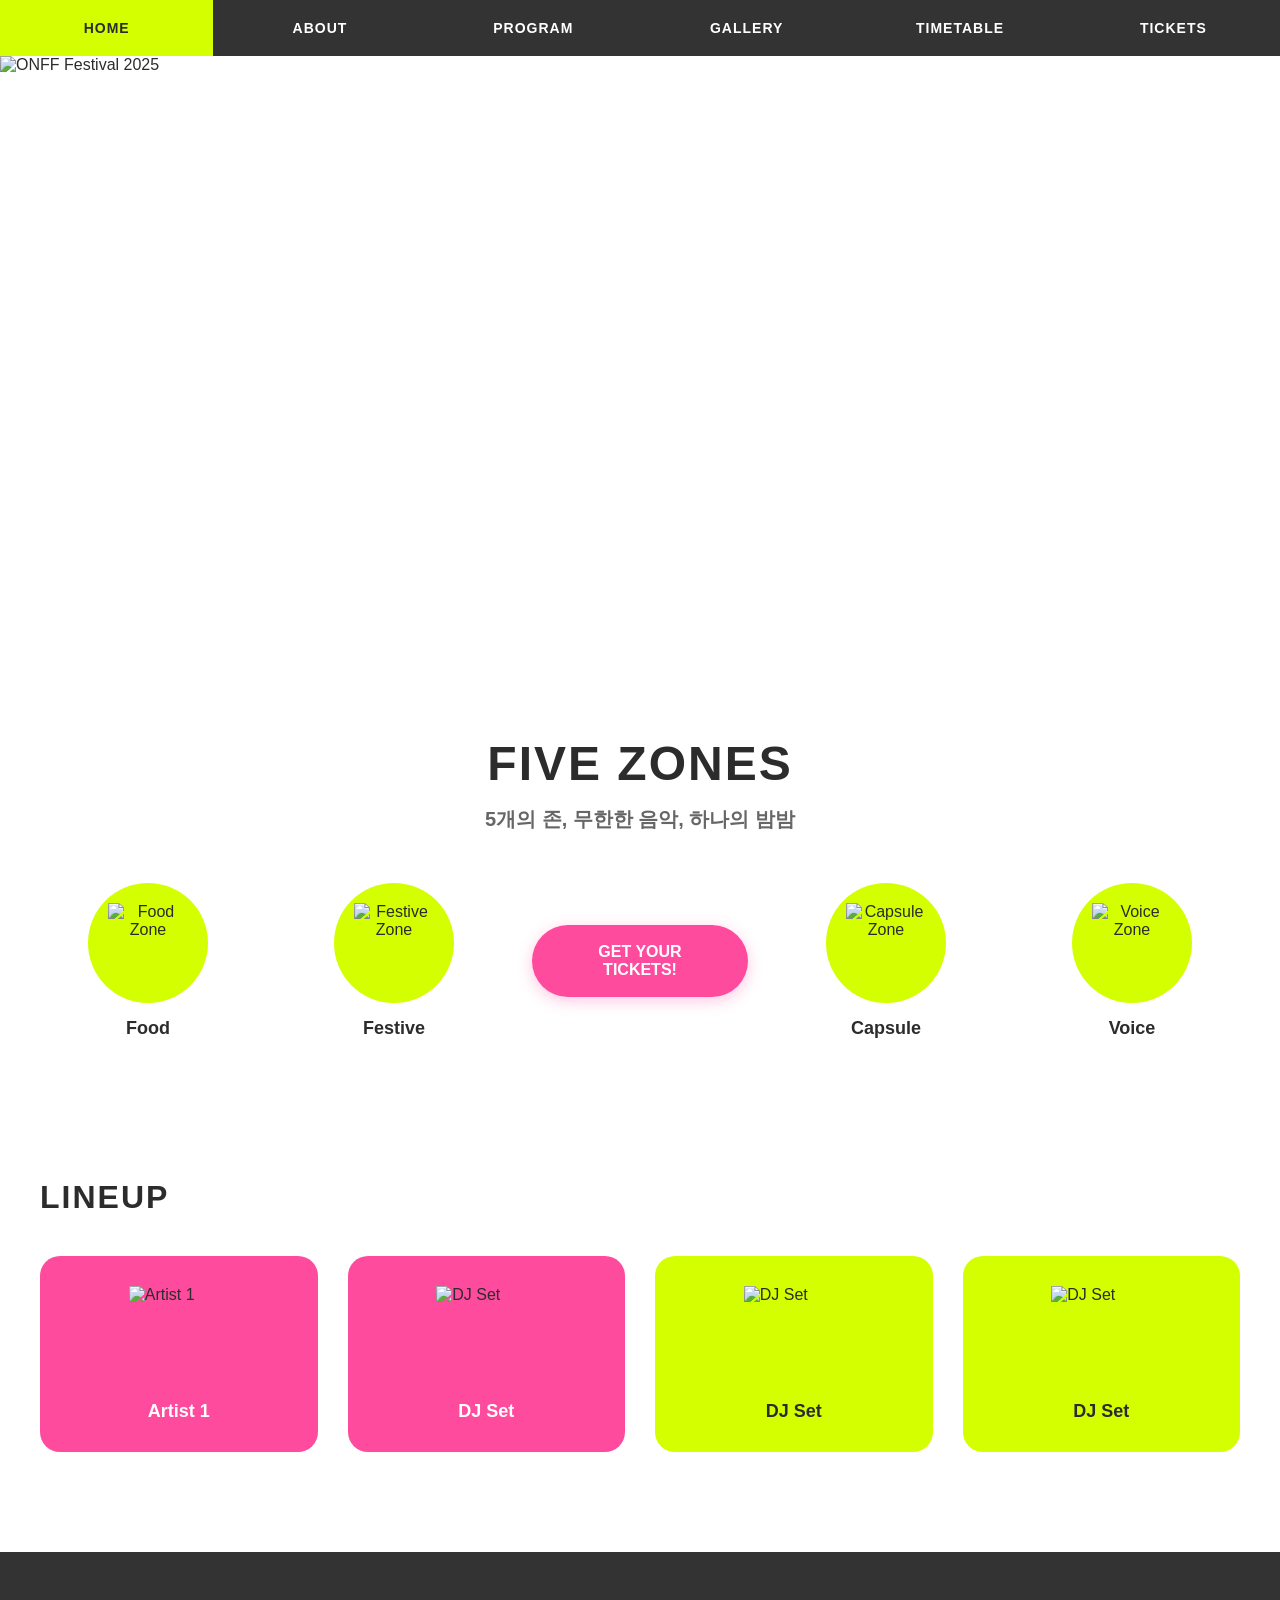
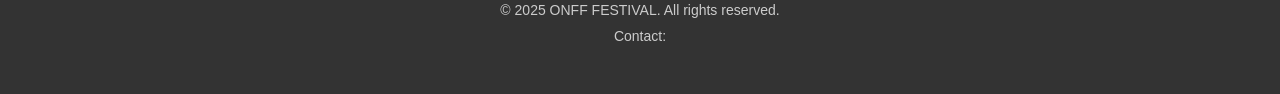
==== index.html @ 3f4d203e "Add files via upload" ====
<!DOCTYPE html>
<html lang="ko">
<head>
    <meta charset="UTF-8">
    <meta name="viewport" content="width=device-width, initial-scale=1.0">
    <title>2025 ONFF FESTIVAL</title>
    <link rel="stylesheet" href="styles.css">
</head>
<body>
    <!-- Navigation Bar -->
    <nav class="navbar">
        <div class="nav-container">
            <ul class="nav-menu">
                <li><a href="index.html" class="nav-link active">HOME</a></li>
                <li><a href="about.html" class="nav-link">ABOUT</a></li>
                <li><a href="lineup.html" class="nav-link">PROGRAM</a></li>
                <li><a href="gallery.html" class="nav-link">GALLERY</a></li>
                <li><a href="timetable.html" class="nav-link">TIMETABLE</a></li>
                <li><a href="tickets.html" class="nav-link">TICKETS</a></li>
            </ul>
        </div>
    </nav>

    <!-- Hero Section with Big Illustration -->
    <section class="hero-new">
        <div class="hero-background">
            <img src="images/main-hero.png" alt="ONFF Festival 2025" class="hero-main-image">
        </div>
    </section>

    <!-- Five Zones Section -->
    <section class="five-zones">
        <div class="zones-container">
            <h2 class="zones-title">FIVE ZONES</h2>
            <p class="zones-subtitle">5개의 존, 무한한 음악, 하나의 밤밤</p>
            
            <div class="zones-grid">
                <div class="zone-item">
                    <div class="zone-icon">
                        <img src="images/zone-food.png" alt="Food Zone" class="zone-img">
                    </div>
                    <p class="zone-label">Food</p>
                </div>

                <div class="zone-item">
                    <div class="zone-icon">
                        <img src="images/zone-festive.png" alt="Festive Zone" class="zone-img">
                    </div>
                    <p class="zone-label">Festive</p>
                </div>

                <div class="zone-cta">
                    <a href="tickets.html" class="zone-button">GET YOUR TICKETS!</a>
                </div>

                <div class="zone-item">
                    <div class="zone-icon">
                        <img src="images/zone-capsule.png" alt="Capsule Zone" class="zone-img">
                    </div>
                    <p class="zone-label">Capsule</p>
                </div>

                <div class="zone-item">
                    <div class="zone-icon">
                        <img src="images/zone-voice.png" alt="Voice Zone" class="zone-img">
                    </div>
                    <p class="zone-label">Voice</p>
                </div>
            </div>
        </div>
    </section>

    <!-- Lineup Section -->
    <section class="lineup">
        <div class="lineup-container">
            <h2 class="lineup-title">LINEUP</h2>
            <div class="lineup-grid">
                <div class="lineup-card pink">
                    <div class="card-icon">
                        <img src="images/artist1.png" alt="Artist 1" class="lineup-img">
                    </div>
                    <p class="card-label">Artist 1</p>
                </div>
                
                <div class="lineup-card pink">
                    <div class="card-icon">
                        <img src="images/djset1.png" alt="DJ Set" class="lineup-img">
                    </div>
                    <p class="card-label">DJ Set</p>
                </div>
                
                <div class="lineup-card lime">
                    <div class="card-icon">
                        <img src="images/djset2.png" alt="DJ Set" class="lineup-img">
                    </div>
                    <p class="card-label">DJ Set</p>
                </div>
                
                <div class="lineup-card lime">
                    <div class="card-icon">
                        <img src="images/djset3.png" alt="DJ Set" class="lineup-img">
                    </div>
                    <p class="card-label">DJ Set</p>
                </div>
            </div>
        </div>
    </section>

    <footer class="footer">
        <div class="footer-content">
            <p>&copy; 2025 ONFF FESTIVAL. All rights reserved.</p>
            <p>Contact: <a href="/cdn-cgi/l/email-protection" class="__cf_email__" data-cfemail="afc6c1c9c0efc0c1c9c982c9cad
---- styles.css ----
* {
    margin: 0;
    padding: 0;
    box-sizing: border-box;
}

:root {
    --lime-green: #D4FF00;
    --hot-pink: #FF4B9E;
    --dark-bg: #3a3a3a;
    --black: #2c2c2c;
    --white: #ffffff;
    --gray: #f8f8f8;
    --nav-dark: #333333;
}

body {
    font-family: 'Arial', sans-serif;
    background-color: #ebebeb;
    color: var(--black);
}

/* Navigation Bar */
.navbar {
    background-color: var(--nav-dark);
    padding: 0;
    position: sticky;
    top: 0;
    z-index: 1000;
}

.nav-container {
    max-width: 1400px;
    margin: 0 auto;
}

.nav-menu {
    display: flex;
    list-style: none;
    justify-content: center;
    gap: 0;
}

.nav-menu li {
    flex: 1;
    text-align: center;
}

.nav-link {
    display: block;
    color: var(--white);
    text-decoration: none;
    padding: 20px 30px;
    font-weight: 600;
    font-size: 14px;
    letter-spacing: 1px;
    transition: all 0.3s ease;
    background-color: var(--nav-dark);
}

.nav-link:hover {
    background-color: var(--dark-bg);
}

.nav-link.active {
    background-color: var(--lime-green);
    color: var(--black);
}

/* Hero Section */
.hero {
    background-color: var(--white);
    padding: 80px 40px;
}

/* New Hero Section with Big Illustration */
.hero-new {
    width: 100%;
    min-height: 600px;
    background-color: var(--white);
    position: relative;
    overflow: hidden;
}

.hero-background {
    width: 100%;
    height: 100%;
    display: flex;
    align-items: center;
    justify-content: center;
}

.hero-main-image {
    width: 100%;
    height: auto;
    max-height: 800px;
    object-fit: cover;
    display: block;
}

/* Five Zones Section */
.five-zones {
    background-color: var(--white);
    padding: 80px 40px;
}

.zones-container {
    max-width: 1200px;
    margin: 0 auto;
    text-align: center;
}

.zones-title {
    font-size: 48px;
    font-weight: 900;
    color: var(--black);
    margin-bottom: 15px;
    text-transform: uppercase;
    letter-spacing: 2px;
}

.zones-subtitle {
    font-size: 20px;
    color: #666;
    margin-bottom: 50px;
    font-weight: 600;
}

.zones-grid {
    display: grid;
    grid-template-columns: repeat(5, 1fr);
    gap: 30px;
    align-items: center;
}

.zone-item {
    display: flex;
    flex-direction: column;
    align-items: center;
    gap: 15px;
}

.zone-icon {
    width: 120px;
    height: 120px;
    background-color: var(--lime-green);
    border-radius: 50%;
    display: flex;
    align-items: center;
    justify-content: center;
    padding: 20px;
    transition: transform 0.3s ease;
}

.zone-icon:hover {
    transform: scale(1.1);
}

.zone-img {
    width: 100%;
    height: 100%;
    object-fit: contain;
}

.zone-label {
    font-size: 18px;
    font-weight: 700;
    color: var(--black);
    text-transform: capitalize;
}

.zone-cta {
    display: flex;
    align-items: center;
    justify-content: center;
}

.zone-button {
    background-color: var(--hot-pink);
    color: var(--white);
    padding: 18px 35px;
    border-radius: 50px;
    font-size: 16px;
    font-weight: 800;
    text-transform: uppercase;
    text-decoration: none;
    transition: all 0.3s ease;
    box-shadow: 0 4px 15px rgba(255, 75, 158, 0.3);
}

.zone-button:hover {
    background-color: #ff3388;
    transform: translateY(-3px);
    box-shadow: 0 6px 20px rgba(255, 75, 158, 0.4);
}

.hero-container {
    max-width: 1400px;
    margin: 0 auto;
    display: grid;
    grid-template-columns: 1fr 1fr;
    gap: 60px;
    align-items: start;
}

.hero-content {
    padding-right: 40px;
}

.hero-title {
    font-size: 72px;
    font-weight: 900;
    color: var(--lime-green);
    line-height: 1.1;
    margin-bottom: 30px;
    text-transform: uppercase;
    letter-spacing: -2px;
}

.hero-description {
    font-size: 16px;
    line-height: 1.8;
    color: #888;
    max-width: 500px;
}

.hero-poster {
    display: flex;
    flex-direction: column;
    gap: 20px;
}

.poster-card {
    background-color: var(--hot-pink);
    border-radius: 20px;
    padding: 40px;
    display: flex;
    flex-direction: column;
    align-items: center;
    gap: 20px;
}

.poster-image {
    width: 150px;
    height: 150px;
    display: flex;
    align-items: center;
    justify-content: center;
}

.poster-img {
    width: 100%;
    height: 100%;
    object-fit: contain;
}

.poster-text {
    text-align: center;
    color: var(--white);
}

.poster-date {
    font-size: 16px;
    line-height: 1.6;
    font-weight: 600;
}

.ticket-button {
    background-color: var(--hot-pink);
    color: var(--white);
    border: none;
    padding: 18px 40px;
    border-radius: 50px;
    font-size: 14px;
    font-weight: 700;
    cursor: pointer;
    transition: all 0.3s ease;
    text-transform: uppercase;
    letter-spacing: 0.5px;
    box-shadow: 0 4px 15px rgba(255, 75, 158, 0.3);
}

.ticket-button:hover {
    background-color: #ff3388;
    transform: translateY(-2px);
    box-shadow: 0 6px 20px rgba(255, 75, 158, 0.4);
}

/* Lineup Section */
.lineup {
    background-color: var(--white);
    padding: 60px 40px 100px;
}

.lineup-container {
    max-width: 1400px;
    margin: 0 auto;
}

.lineup-title {
    font-size: 32px;
    font-weight: 900;
    color: var(--black);
    margin-bottom: 40px;
    text-transform: uppercase;
    letter-spacing: 2px;
}

.lineup-grid {
    display: grid;
    grid-template-columns: repeat(4, 1fr);
    gap: 30px;
}

.lineup-card {
    border-radius: 20px;
    padding: 30px 25px;
    display: flex;
    flex-direction: column;
    align-items: center;
    gap: 15px;
    transition: transform 0.3s ease;
    cursor: pointer;
}

.lineup-card:hover {
    transform: translateY(-10px);
}

.lineup-card.pink {
    background-color: var(--hot-pink);
}

.lineup-card.lime {
    background-color: var(--lime-green);
}

.card-icon {
    width: 100px;
    height: 100px;
    display: flex;
    align-items: center;
    justify-content: center;
    overflow: hidden;
}

.lineup-img {
    width: 100%;
    height: 100%;
    object-fit: contain;
}

.card-label {
    font-size: 18px;
    font-weight: 700;
    text-transform: capitalize;
}

.lineup-card.pink .card-label {
    color: var(--white);
}

.lineup-card.lime .card-label {
    color: var(--black);
}

/* Responsive Design */
@media (max-width: 1024px) {
    .hero-container {
        grid-template-columns: 1fr;
        gap: 40px;
    }
    
    .hero-content {
        padding-right: 0;
    }
    
    .lineup-grid {
        grid-template-columns: repeat(2, 1fr);
    }

    .zones-grid {
        grid-template-columns: repeat(3, 1fr);
        gap: 40px 20px;
    }

    .zone-cta {
        grid-column: 1 / -1;
    }

    .ticket-grid {
        grid-template-columns: repeat(2, 1fr);
    }

    .gallery-grid {
        grid-template-columns: repeat(2, 1fr);
    }
}

@media (max-width: 768px) {
    .nav-menu {
        flex-wrap: wrap;
    }
    
    .nav-link {
        padding: 15px 15px;
        font-size: 11px;
    }
    
    .hero-title {
        font-size: 48px;
    }

    .hero-main-image {
        max-height: 400px;
    }

    .zones-title {
        font-size: 36px;
    }

    .zones-subtitle {
        font-size: 16px;
    }

    .zones-grid {
        grid-template-columns: repeat(2, 1fr);
        gap: 30px;
    }

    .zone-icon {
        width: 100px;
        height: 100px;
    }

    .zone-cta {
        grid-column: 1 / -1;
    }
    
    .lineup-grid {
        grid-template-columns: 1fr;
    }

    .ticket-grid {
        grid-template-columns: 1fr;
    }

    .gallery-grid {
        grid-template-columns: 1fr;
    }

    .info-grid {
        grid-template-columns: 1fr;
    }
}

@media (max-width: 480px) {
    .hero {
        padding: 40px 20px;
    }
    
    .lineup {
        padding: 40px 20px;
    }
    
    .hero-title {
        font-size: 36px;
    }

    .hero-main-image {
        max-height: 300px;
    }

    .five-zones {
        padding: 40px 20px;
    }

    .zones-title {
        font-size: 28px;
    }

    .zones-grid {
        grid-template-columns: 1fr;
    }

    .zone-icon {
        width: 80px;
        height: 80px;
    }

    .content-section {
        padding: 40px 20px;
    }
}

/* Content Pages Styles */
.content-section {
    background-color: var(--white);
    padding: 80px 40px;
    min-height: calc(100vh - 200px);
}

.content-container {
    max-width: 1200px;
    margin: 0 auto;
}

.page-title {
    font-size: 56px;
    font-weight: 900;
    color: var(--lime-green);
    text-align: center;
    margin-bottom: 60px;
    text-transform: uppercase;
    letter-spacing: 2px;
}

/* About Page */
.about-content {
    display: flex;
    flex-direction: column;
    gap: 30px;
}

.about-box {
    background-color: #f8f8f8;
    padding: 40px;
    border-radius: 20px;
}

.about-box.pink-box {
    background-color: var(--hot-pink);
    color: var(--white);
}

.about-box.lime-box {
    background-color: var(--lime-green);
    color: var(--black);
}

.section-subtitle {
    font-size: 28px;
    font-weight: 800;
    margin-bottom: 20px;
    text-transform: uppercase;
}

.section-text {
    font-size: 16px;
    line-height: 1.8;
}

.about-vision {
    margin-top: 40px;
    text-align: center;
    padding: 60px 40px;
    background: linear-gradient(135deg, var(--lime-green), var(--hot-pink));
    border-radius: 20px;
    color: var(--white);
}

/* Lineup Page */
.lineup-schedule {
    margin-top: 40px;
}

.schedule-title {
    font-size: 32px;
    font-weight: 800;
    color: var(--black);
    margin: 60px 0 30px 0;
    padding-bottom: 15px;
    border-bottom: 3px solid var(--lime-green);
}

.artist-detail {
    display: grid;
    grid-template-columns: 200px 1fr;
    gap: 40px;
    margin-bottom: 40px;
    padding: 30px;
    border-radius: 20px;
    background-color: #f8f8f8;
}

.artist-detail.pink-detail {
    border-left: 5px solid var(--hot-pink);
}

.artist-detail.lime-detail {
    border-left: 5px solid var(--lime-green);
}

.artist-image-placeholder {
    width: 200px;
    height: 200px;
    background-color: #e0e0e0;
    border-radius: 15px;
    display: flex;
    align-items: center;
    justify-content: center;
    overflow: hidden;
}

.artist-img {
    width: 100%;
    height: 100%;
    object-fit: cover;
}

.artist-name {
    font-size: 28px;
    font-weight: 900;
    color: var(--black);
    margin-bottom: 10px;
}

.artist-type {
    font-size: 14px;
    font-weight: 700;
    color: var(--hot-pink);
    margin-bottom: 5px;
    text-transform: uppercase;
}

.artist-time {
    font-size: 16px;
    font-weight: 600;
    color: #666;
    margin-bottom: 15px;
}

.artist-description {
    font-size: 15px;
    line-height: 1.7;
    color: #555;
}

.workshop-section {
    margin-top: 80px;
    padding: 40px;
    background-color: #f8f8f8;
    border-radius: 20px;
}

.workshop-grid {
    display: grid;
    grid-template-columns: repeat(2, 1fr);
    gap: 20px;
    margin-top: 30px;
}

.workshop-card {
    background-color: var(--white);
    padding: 25px;
    border-radius: 15px;
    border: 2px solid var(--lime-green);
}

.workshop-card h4 {
    font-size: 18px;
    font-weight: 800;
    color: var(--black);
    margin-bottom: 10px;
}

.workshop-time {
    font-size: 14px;
    color: var(--hot-pink);
    font-weight: 600;
    margin-bottom: 10px;
}

.workshop-card p {
    font-size: 14px;
    line-height: 1.6;
    color: #666;
}

/* Tickets Page */
.tickets-intro {
    text-align: center;
    margin-bottom: 60px;
}

.intro-text {
    font-size: 18px;
    line-height: 1.8;
    color: #666;
    max-width: 800px;
    margin: 0 auto;
}

.ticket-grid {
    display: grid;
    grid-template-columns: repeat(2, 1fr);
    gap: 30px;
    margin-bottom: 60px;
}

.ticket-card {
    background-color: #f8f8f8;
    border-radius: 20px;
    padding: 40px;
    position: relative;
    transition: transform 0.3s ease, box-shadow 0.3s ease;
}

.ticket-card:hover {
    transform: translateY(-10px);
    box-shadow: 0 10px 30px rgba(0,0,0,0.1);
}

.ticket-card.lime-ticket {
    border: 3px solid var(--lime-green);
}

.ticket-card.pink-ticket {
    border: 3px solid var(--hot-pink);
}

.ticket-card.premium-ticket {
    background: linear-gradient(135deg, #fff, #f0f0f0);
    border: 3px solid var(--lime-green);
}

.ticket-card.vip-ticket {
    background: linear-gradient(135deg, #2c2c2c, #1a1a1a);
    color: var(--white);
    border: 3px solid var(--hot-pink);
}

.ticket-badge {
    position: absolute;
    top: 20px;
    right: 20px;
    background-color: var(--lime-green);
    color: var(--black);
    padding: 8px 20px;
    border-radius: 20px;
    font-weight: 800;
    font-size: 12px;
}

.ticket-badge.vip-badge {
    background-color: var(--hot-pink);
    color: var(--white);
}

.ticket-header {
    margin-bottom: 20px;
}

.ticket-name {
    font-size: 28px;
    font-weight: 900;
    margin-bottom: 5px;
}

.ticket-date {
    font-size: 14px;
    color: #888;
    font-weight: 600;
}

.vip-ticket .ticket-date {
    color: #ccc;
}

.ticket-price {
    margin-bottom: 25px;
    padding-bottom: 25px;
    border-bottom: 2px solid #ddd;
}

.vip-ticket .ticket-price {
    border-bottom: 2px solid #444;
}

.price-original {
    display: block;
    font-size: 18px;
    color: #999;
    text-decoration: line-through;
    margin-bottom: 5px;
}

.price-amount {
    font-size: 36px;
    font-weight: 900;
    color: var(--hot-pink);
}

.vip-ticket .price-amount {
    color: var(--lime-green);
}

.ticket-features {
    list-style: none;
    padding: 0;
    margin-bottom: 30px;
}

.ticket-features li {
    padding: 10px 0;
    font-size: 15px;
    color: #555;
}

.vip-ticket .ticket-features li {
    color: #ddd;
}

.buy-ticket-btn {
    width: 100%;
    padding: 18px;
    background-color: var(--lime-green);
    color: var(--black);
    border: none;
    border-radius: 50px;
    font-size: 16px;
    font-weight: 800;
    cursor: pointer;
    transition: all 0.3s ease;
    text-transform: uppercase;
}

.buy-ticket-btn:hover {
    background-color: #b8e600;
    transform: scale(1.05);
}

.buy-ticket-btn.premium-btn {
    background-color: var(--hot-pink);
    color: var(--white);
}

.buy-ticket-btn.premium-btn:hover {
    background-color: #ff3388;
}

.buy-ticket-btn.vip-btn {
    background-color: var(--hot-pink);
    color: var(--white);
}

.buy-ticket-btn.vip-btn:hover {
    background-color: var(--lime-green);
    color: var(--black);
}

.ticket-info {
    margin-top: 80px;
}

.info-grid {
    display: grid;
    grid-template-columns: repeat(2, 1fr);
    gap: 30px;
    margin-top: 30px;
}

.info-box {
    background-color: #f8f8f8;
    padding: 30px;
    border-radius: 15px;
}

.info-box h4 {
    font-size: 20px;
    font-weight: 800;
    color: var(--black);
    margin-bottom: 15px;
}

.info-box p {
    font-size: 15px;
    line-height: 1.7;
    color: #666;
}

.notice-section {
    margin-top: 60px;
    background-color: #fff8e6;
    padding: 40px;
    border-radius: 15px;
    border-left: 5px solid var(--lime-green);
}

.notice-section h3 {
    font-size: 22px;
    font-weight: 800;
    color: var(--black);
    margin-bottom: 20px;
}

.notice-list {
    list-style: none;
    padding: 0;
}

.notice-list li {
    padding: 10px 0;
    padding-left: 25px;
    position: relative;
    font-size: 14px;
    line-height: 1.7;
    color: #555;
}

.notice-list li:before {
    content: "•";
    position: absolute;
    left: 0;
    color: var(--hot-pink);
    font-size: 20px;
}

/* Gallery Page */
.gallery-intro {
    text-align: center;
    margin-bottom: 60px;
}

.gallery-section-title {
    margin: 60px 0 30px 0;
}

.gallery-section-title h2 {
    font-size: 32px;
    font-weight: 900;
    color: var(--black);
    text-align: center;
    padding-bottom: 15px;
    border-bottom: 3px solid var(--lime-green);
}

.gallery-grid {
    display: grid;
    grid-template-columns: repeat(4, 1fr);
    gap: 20px;
    margin-bottom: 60px;
}

.gallery-item {
    position: relative;
    border-radius: 15px;
    overflow: hidden;
    aspect-ratio: 1;
}

.gallery-item.pink-bg {
    background-color: var(--hot-pink);
}

.gallery-item.lime-bg {
    background-color: var(--lime-green);
}

.gallery-placeholder {
    width: 100%;
    height: 100%;
    position: relative;
    display: flex;
    align-items: center;
    justify-content: center;
    background-color: #e0e0e0;
}

.gallery-img {
    width: 100%;
    height: 100%;
    object-fit: cover;
}

.gallery-overlay {
    position: absolute;
    bottom: 0;
    left: 0;
    right: 0;
    background: linear-gradient(transparent, rgba(0,0,0,0.8));
    padding: 20px;
    opacity: 0;
    transition: opacity 0.3s ease;
}

.gallery-item:hover .gallery-overlay {
    opacity: 1;
}

.gallery-caption {
    color: var(--white);
    font-size: 14px;
    font-weight: 600;
    text-align: center;
}

.video-section {
    margin: 80px 0;
    text-align: center;
}

.video-placeholder {
    background-color: #f8f8f8;
    border-radius: 20px;
    padding: 80px 40px;
    margin-top: 30px;
    border: 3px dashed #ddd;
}

.video-text {
    font-size: 18px;
    line-height: 1.8;
    color: #666;
}

.social-section {
    margin-top: 80px;
    text-align: center;
    padding: 60px 40px;
    background: linear-gradient(135deg, var(--lime-green), var(--hot-pink));
    border-radius: 20px;
    color: var(--white);
}

.social-text {
    font-size: 18px;
    line-height: 1.8;
    margin: 30px 0;
}

.social-links {
    display: flex;
    gap: 20px;
    justify-content: center;
    margin-top: 30px;
}

.social-btn {
    padding: 15px 40px;
    background-color: var(--white);
    color: var(--black);
    text-decoration: none;
    border-radius: 50px;
    font-weight: 800;
    font-size: 16px;
    transition: all 0.3s ease;
}

.social-btn:hover {
    background-color: var(--black);
    color: var(--white);
    transform: scale(1.05);
}

/* Footer */
.footer {
    background-color: var(--nav-dark);
    color: var(--white);
    padding: 40px 20px;
    text-align: center;
}

.footer-content {
    max-width: 1200px;
    margin: 0 auto;
}

.footer-content p {
    margin: 10px 0;
    font-size: 14px;
    color: #ccc;
}

/* Timetable Page */
.timetable-intro {
    text-align: center;
    margin-bottom: 60px;
}

.timetable-day {
    margin-bottom: 80px;
}

.day-title {
    font-size: 36px;
    font-weight: 900;
    color: var(--black);
    margin-bottom: 40px;
    padding-bottom: 15px;
    border-bottom: 4px solid var(--lime-green);
}

.time-schedule {
    display: flex;
    flex-direction: column;
    gap: 20px;
}

.time-block {
    display: grid;
    grid-template-columns: 200px 1fr;
    gap: 30px;
    background-color: #f8f8f8;
    padding: 25px;
    border-radius: 15px;
    transition: transform 0.3s ease;
}

.time-block:hover {
    transform: translateX(10px);
}

.time-label {
    font-size: 18px;
    font-weight: 800;
    padding: 15px 20px;
    border-radius: 10px;
    text-align: center;
    display: flex;
    align-items: center;
    justify-content: center;
}

.lime-time {
    background-color: var(--lime-green);
    color: var(--black);
}

.pink-time {
    background-color: var(--hot-pink);
    color: var(--white);
}

.time-content h3 {
    font-size: 22px;
    font-weight: 800;
    color: var(--black);
    margin-bottom: 10px;
}

.time-content p {
    font-size: 15px;
    line-height: 1.7;
    color: #666;
    margin: 5px 0;
}

.time-content strong {
    color: var(--black);
}

.highlight-event {
    background: linear-gradient(135deg, rgba(212, 255, 0, 0.1), rgba(255, 75, 158, 0.1));
    padding: 15px;
    border-radius: 10px;
    margin: -15px;
}

.highlight-event h3 {
    color: var(--hot-pink);
}

.timetable-notice {
    background-color: #fff8e6;
    padding: 40px;
    border-radius: 15px;
    border-left: 5px solid var(--lime-green);
    margin-top: 60px;
}

.timetable-notice h3 {
    font-size: 22px;
    font-weight: 800;
    color: var(--black);
    margin-bottom: 20px;
}

.timetable-notice ul {
    list-style: none;
    padding: 0;
}

.timetable-notice li {
    padding: 10px 0;
    padding-left: 25px;
    position: relative;
    font-size: 15px;
    line-height: 1.7;
    color: #555;
}

.timetable-notice li:before {
    content: "•";
    position: absolute;
    left: 0;
    color: var(--hot-pink);
    font-size: 20px;
}

.zone-map-section {
    margin-top: 80px;
    text-align: center;
}

.zone-map-placeholder {
    background-color: #f8f8f8;
    padding: 40px;
    border-radius: 20px;
    margin: 30px 0;
    min-height: 400px;
    display: flex;
    align-items: center;
    justify-content: center;
}

.zone-map-img {
    width: 100%;
    max-width: 800px;
    height: auto;
}

.zone-legend {
    display: flex;
    justify-content: center;
    gap: 30px;
    flex-wrap: wrap;
    margin-top: 20px;
}

.legend-item {
    display: flex;
    align-items: center;
    gap: 10px;
    font-size: 15px;
    font-weight: 600;
}

.legend-color {
    width: 20px;
    height: 20px;
    border-radius: 4px;
    display: inline-block;
}

/* Responsive for Timetable */
@media (max-width: 768px) {
    .time-block {
        grid-template-columns: 1fr;
        gap: 15px;
    }

    .time-label {
        font-size: 16px;
        padding: 12px 15px;
    }

    .day-title {
        font-size: 28px;
    }

    .zone-legend {
        gap: 15px;
    }

    .legend-item {
        font-size: 13px;
    }
}
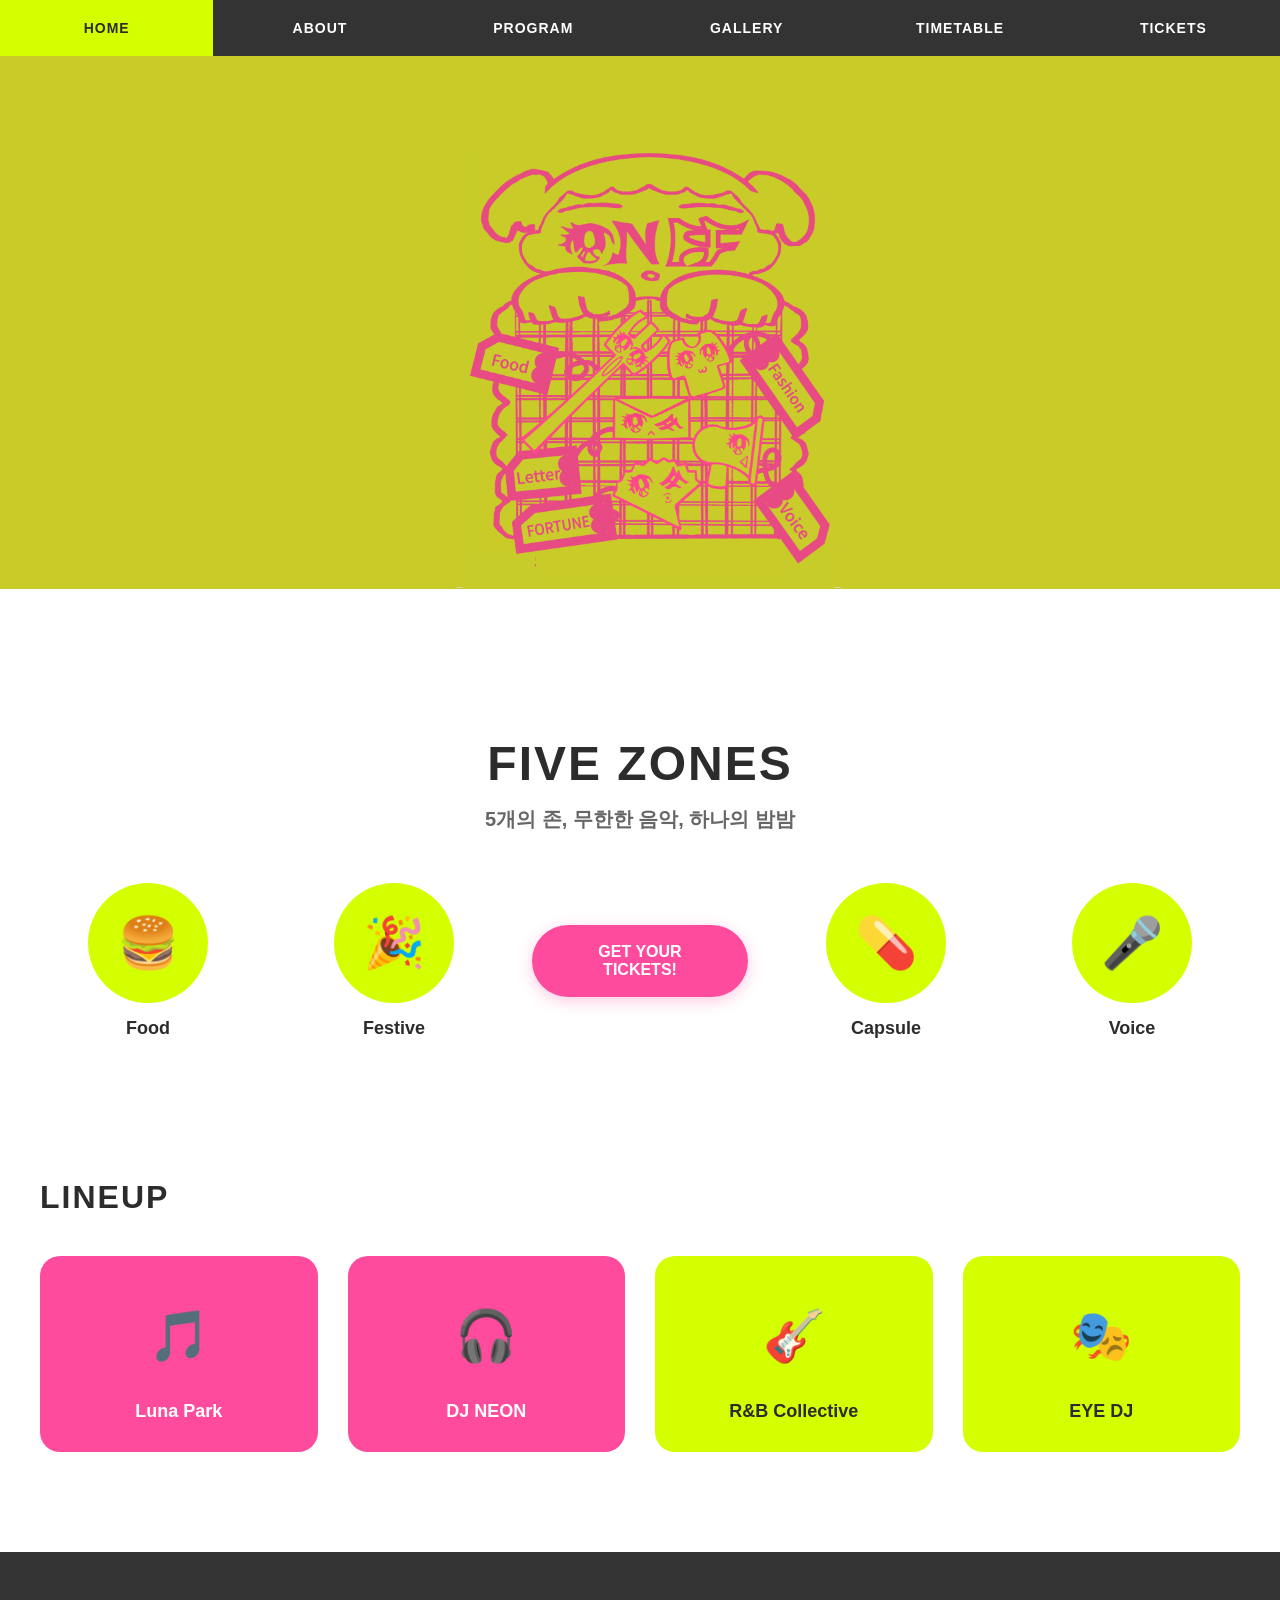
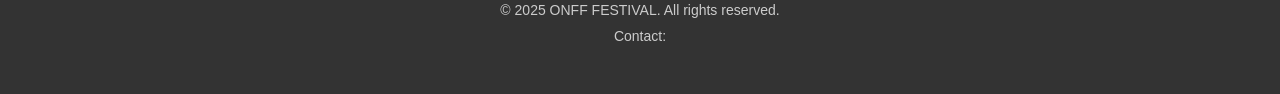
==== commit c56de87a: "Add files via upload" ====
--- a/index.html
+++ b/index.html
@@ -24,7 +24,7 @@
     <!-- Hero Section with Big Illustration -->
     <section class="hero-new">
         <div class="hero-background">
-            <img src="images/main-hero.png" alt="ONFF Festival 2025" class="hero-main-image">
+            <img src="main-hero.png" alt="ONFF Festival 2025" class="hero-main-image">
         </div>
     </section>
 
@@ -36,16 +36,12 @@
             
             <div class="zones-grid">
                 <div class="zone-item">
-                    <div class="zone-icon">
-                        <img src="images/zone-food.png" alt="Food Zone" class="zone-img">
-                    </div>
+                    <div class="zone-icon-emoji">🍔</div>
                     <p class="zone-label">Food</p>
                 </div>
 
                 <div class="zone-item">
-                    <div class="zone-icon">
-                        <img src="images/zone-festive.png" alt="Festive Zone" class="zone-img">
-                    </div>
+                    <div class="zone-icon-emoji">🎉</div>
                     <p class="zone-label">Festive</p>
                 </div>
 
@@ -54,16 +50,12 @@
                 </div>
 
                 <div class="zone-item">
-                    <div class="zone-icon">
-                        <img src="images/zone-capsule.png" alt="Capsule Zone" class="zone-img">
-                    </div>
+                    <div class="zone-icon-emoji">💊</div>
                     <p class="zone-label">Capsule</p>
                 </div>
 
                 <div class="zone-item">
-                    <div class="zone-icon">
-                        <img src="images/zone-voice.png" alt="Voice Zone" class="zone-img">
-                    </div>
+                    <div class="zone-icon-emoji">🎤</div>
                     <p class="zone-label">Voice</p>
                 </div>
             </div>
@@ -76,31 +68,23 @@
             <h2 class="lineup-title">LINEUP</h2>
             <div class="lineup-grid">
                 <div class="lineup-card pink">
-                    <div class="card-icon">
-                        <img src="images/artist1.png" alt="Artist 1" class="lineup-img">
-                    </div>
-                    <p class="card-label">Artist 1</p>
+                    <div class="card-icon-text">🎵</div>
+                    <p class="card-label">Luna Park</p>
                 </div>
                 
                 <div class="lineup-card pink">
-                    <div class="card-icon">
-                        <img src="images/djset1.png" alt="DJ Set" class="lineup-img">
-                    </div>
-                    <p class="card-label">DJ Set</p>
+                    <div class="card-icon-text">🎧</div>
+                    <p class="card-label">DJ NEON</p>
                 </div>
                 
                 <div class="lineup-card lime">
-                    <div class="card-icon">
-                        <img src="images/djset2.png" alt="DJ Set" class="lineup-img">
-                    </div>
-                    <p class="card-label">DJ Set</p>
+                    <div class="card-icon-text">🎸</div>
+                    <p class="card-label">R&B Collective</p>
                 </div>
                 
                 <div class="lineup-card lime">
-                    <div class="card-icon">
-                        <img src="images/djset3.png" alt="DJ Set" class="lineup-img">
-                    </div>
-                    <p class="card-label">DJ Set</p>
+                    <div class="card-icon-text">🎭</div>
+                    <p class="card-label">EYE DJ</p>
                 </div>
             </div>
         </div>
--- a/styles.css
+++ b/styles.css
@@ -154,6 +154,22 @@
 
 .zone-icon:hover {
     transform: scale(1.1);
+}
+
+.zone-icon-emoji {
+    width: 120px;
+    height: 120px;
+    background-color: var(--lime-green);
+    border-radius: 50%;
+    display: flex;
+    align-items: center;
+    justify-content: center;
+    font-size: 50px;
+    transition: transform 0.3s ease;
+}
+
+.zone-icon-emoji:hover {
+    transform: scale(1.1) rotate(10deg);
 }
 
 .zone-img {
@@ -344,6 +360,15 @@
     overflow: hidden;
 }
 
+.card-icon-text {
+    width: 100px;
+    height: 100px;
+    display: flex;
+    align-items: center;
+    justify-content: center;
+    font-size: 50px;
+}
+
 .lineup-img {
     width: 100%;
     height: 100%;
@@ -602,6 +627,10 @@
     overflow: hidden;
 }
 
+.artist-emoji {
+    font-size: 80px;
+}
+
 .artist-img {
     width: 100%;
     height: 100%;
@@ -965,6 +994,28 @@
     align-items: center;
     justify-content: center;
     background-color: #e0e0e0;
+}
+
+.gallery-placeholder.gray-bg {
+    background-color: #f0f0f0;
+}
+
+.gallery-text {
+    color: var(--white);
+    font-size: 20px;
+    font-weight: 800;
+    text-align: center;
+    line-height: 1.5;
+    padding: 20px;
+}
+
+.gallery-text-dark {
+    color: var(--black);
+    font-size: 20px;
+    font-weight: 800;
+    text-align: center;
+    line-height: 1.5;
+    padding: 20px;
 }
 
 .gallery-img {
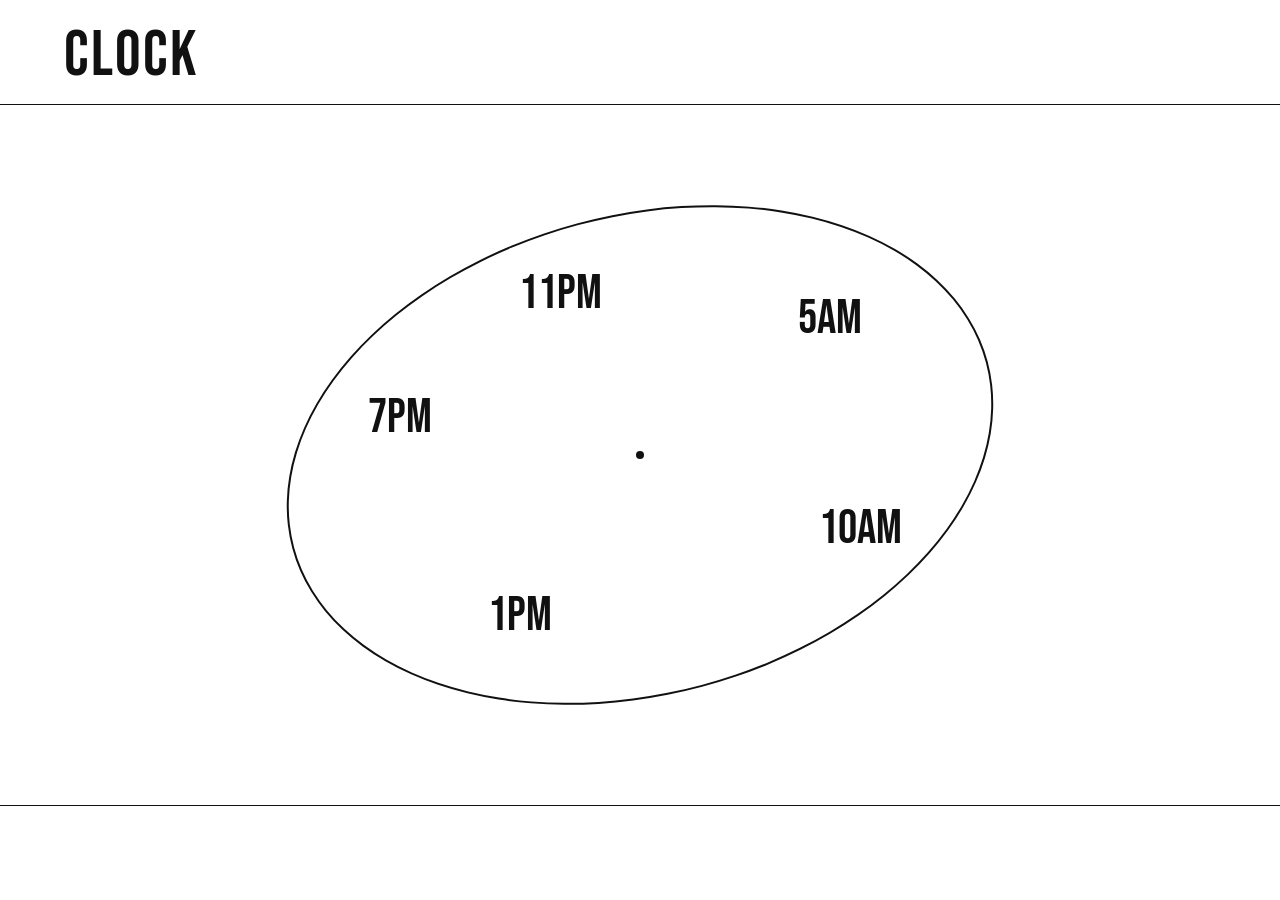
==== commit d17a8ef6: "Add files via upload" ====
--- a/index.html
+++ b/index.html
@@ -1,96 +1,470 @@
 <!DOCTYPE html>
 <html lang="ko">
 <head>
-    <meta charset="UTF-8">
-    <meta name="viewport" content="width=device-width, initial-scale=1.0">
-    <title>2025 ONFF FESTIVAL</title>
-    <link rel="stylesheet" href="styles.css">
+  <meta charset="UTF-8"/>
+  <meta name="viewport" content="width=device-width, initial-scale=1.0"/>
+  <title>CLOCKED</title>
+  <link href="https://fonts.googleapis.com/css2?family=Bebas+Neue&family=Noto+Sans+KR:wght@300;400&family=DM+Mono:wght@400&display=swap" rel="stylesheet"/>
+  <style>
+    * { margin:0; padding:0; box-sizing:border-box; }
+
+    body {
+      background: #fff;
+      color: #111;
+      font-family: 'Noto Sans KR', sans-serif;
+      overflow-x: hidden;
+    }
+
+    .header {
+      padding: 24px 5vw 16px;
+      border-bottom: 1px solid #111;
+    }
+    .header-title {
+      font-family: 'Bebas Neue', sans-serif;
+      font-size: clamp(36px, 6.4vw, 64px);
+      letter-spacing: 2px;
+      line-height: 1;
+    }
+
+    /* ── CLOCK AREA ── */
+    /* ── RESPONSIVE ── */
+    html, body { max-width: 100%; }
+
+    .clock-wrap {
+      position: relative;
+      width: min(1000px, 100vw);
+      height: min(620px, 62vw);
+      margin: 40px auto;
+    }
+
+    .clock-face {
+      position: absolute;
+      left: 50%;
+      top: 50%;
+      width: min(720px, 72vw);
+      height: min(480px, 48vw);
+      transform: translate(-50%, -50%) rotate(-15deg);
+      border-radius: 50%;
+      border: 2px solid #111;
+    }
+
+    .clock-center {
+      position: absolute;
+      width: 8px;
+      height: 8px;
+      background: #111;
+      border-radius: 50%;
+      top: 50%;
+      left: 50%;
+      transform: translate(-50%, -50%);
+      z-index: 10;
+    }
+
+    /* time buttons — positioned relative to 900×500 wrap */
+    .time-btn {
+      position: absolute;
+      cursor: pointer;
+      text-align: center;
+      transform: translate(-50%, -50%);
+      z-index: 5;
+    }
+    .time-btn .num {
+      font-family: 'Bebas Neue', sans-serif;
+      font-size: clamp(24px, 4.8vw, 48px);
+      color: #111;
+      display: block;
+      transition: color 0.15s;
+      line-height: 1;
+    }
+    .time-btn:hover .num { color: #999; }
+    .time-btn.active .num { color: #0000ff; }
+
+    /* ── CLOCK IMAGES (placed near each time) ── */
+    .clock-img {
+      position: absolute;
+      width: min(110px, 11vw);
+      height: min(80px, 8vw);
+      display: none;
+      animation: popin 0.3s ease;
+      z-index: 4;
+    }
+    .clock-img.placed { display: block; }
+
+    @keyframes popin {
+      from { opacity:0; transform: scale(0.85); }
+      to   { opacity:1; transform: scale(1); }
+    }
+
+    .clock-img-inner {
+      width: 100%;
+      height: 100%;
+      background: #e0ddd6;
+      border: 1px solid #ccc;
+      display: flex;
+      align-items: center;
+      justify-content: center;
+      overflow: hidden;
+    }
+    .clock-img-inner img { width:100%; height:100%; object-fit:cover; display:block; }
+    .clock-img-inner span {
+      font-family: 'DM Mono', monospace;
+      font-size: 9px;
+      color: #bbb;
+      letter-spacing: 0.08em;
+    }
+
+    /* images placed between adjacent time markers */
+    #img-7pm  { left: min(285px, 28.5vw); top: min(168px, 16.8vw); transform: none; }
+    #img-11pm { left: min(490px, 49vw);   top: min(80px,  8vw);    transform: none; }
+    #img-5am  { left: min(690px, 69vw);   top: min(220px, 22vw);   transform: none; }
+    #img-10am { left: min(510px, 51vw);   top: min(430px, 43vw);   transform: none; }
+    #img-1pm  { left: min(205px, 20.5vw); top: min(340px, 34vw);   transform: none; }
+
+    /* ── PANEL ── */
+    .panel-area {
+      border-top: 1px solid #111;
+      padding: 0 5vw;
+    }
+
+    .panel { display: none; animation: up 0.25s ease; }
+    .panel.visible {
+      display: flex;
+      justify-content: center;
+    }
+    #panel-5am.visible {
+      display: flex;
+      justify-content: center;
+    }
+    @keyframes up {
+      from { opacity:0; transform:translateY(8px); }
+      to   { opacity:1; transform:translateY(0); }
+    }
+
+    .panel-meta {
+      grid-column: 1 / -1;
+      padding: 20px 0 14px;
+      display: flex;
+      justify-content: space-between;
+      align-items: center;
+    }
+    .panel-time-label {
+      font-family: 'Bebas Neue', sans-serif;
+      font-size: 40px;
+    }
+    .panel-time-label .ko {
+      font-family: 'Noto Sans KR', sans-serif;
+      font-size: 14px;
+      font-weight: 300;
+      vertical-align: middle;
+    }
+    .panel-name {
+      font-family: 'DM Mono', monospace;
+      font-size: 11px;
+      color: #888;
+      letter-spacing: 0.1em;
+    }
+
+    /* clickable image in panel */
+    .panel-img {
+      grid-column: 1;
+      width: 100%;
+      height: 200px;
+      background: #ebebeb;
+      display: flex;
+      align-items: center;
+      justify-content: center;
+      overflow: hidden;
+      cursor: pointer;
+      position: relative;
+      transition: opacity 0.2s;
+    }
+    .panel-img:hover { opacity: 0.75; }
+    .panel-img.used { opacity: 0.3; cursor: default; pointer-events: none; }
+    .panel-img img { width:100%; height:100%; object-fit:cover; }
+    .panel-img span { font-family:'DM Mono',monospace; font-size:10px; color:#bbb; letter-spacing:0.1em; }
+    .panel-img .click-hint {
+      position: absolute;
+      bottom: 8px;
+      right: 8px;
+      font-family: 'DM Mono', monospace;
+      font-size: 9px;
+      color: #888;
+      letter-spacing: 0.08em;
+      background: rgba(255,255,255,0.85);
+      padding: 2px 6px;
+    }
+
+    .panel-text { grid-column: 2 / -1; }
+    .panel-quote {
+      font-family: 'Noto Sans KR', sans-serif;
+      font-size: 12px;
+      line-height: 1.85;
+      margin-bottom: 16px;
+      font-weight: 300;
+    }
+    #panel-5am.visible {
+      display: flex;
+      justify-content: center;
+    }
+    .panel-5am-inner {
+      display: flex;
+      flex-direction: column;
+      align-items: center;
+      cursor: pointer;
+      max-width: 340px;
+      padding: 20px 0 36px;
+    }
+    .panel-5am-inner:hover .panel-img-center { opacity: 0.75; }
+    .panel-5am-inner.used .panel-img-center { opacity: 0.3; pointer-events: none; }
+    .panel-img-center {
+      width: 280px;
+      height: 200px;
+      background: #ebebeb;
+      display: flex;
+      align-items: center;
+      justify-content: center;
+      overflow: hidden;
+      position: relative;
+      transition: opacity 0.2s;
+      margin-bottom: 16px;
+    }
+    .panel-img-center img { width:100%; height:100%; object-fit:cover; }
+    .panel-img-center span { font-family:'DM Mono',monospace; font-size:10px; color:#bbb; letter-spacing:0.1em; }
+    .panel-source {
+      font-family: 'DM Mono', monospace;
+      font-size: 9px;
+      color: #aaa;
+      letter-spacing: 0.08em;
+    }
+    .panel-quote-center {
+      font-family: 'Noto Sans KR', sans-serif;
+      font-size: 12px;
+      font-weight: 300;
+      line-height: 1.85;
+      color: #222;
+      text-align: center;
+    }
+
+    /* ── LOG SECTION ── */
+    .log-area {
+      border-top: 1px solid #111;
+      padding: 24px 5vw 60px;
+      display: none;
+    }
+    .log-area.has-entries { display: block; }
+
+    .log-grid {
+      display: flex;
+      gap: 0;
+      flex-wrap: wrap;
+    }
+
+    .log-entry {
+      width: calc(100% / 5);
+      padding-right: 28px;
+      animation: up 0.3s ease;
+    }
+
+    .log-entry-time {
+      font-family: 'DM Mono', monospace;
+      font-size: 9px;
+      letter-spacing: 0.12em;
+      text-transform: uppercase;
+      color: #111;
+      display: block;
+      margin-bottom: 6px;
+      border-bottom: 1px solid #111;
+      padding-bottom: 4px;
+    }
+
+    .log-entry-quote {
+      font-family: 'Noto Sans KR', sans-serif;
+      font-size: 10px;
+      font-weight: 300;
+      line-height: 1.8;
+      color: #333;
+      margin-bottom: 6px;
+    }
+
+    .log-entry-source {
+      font-family: 'DM Mono', monospace;
+      font-size: 9px;
+      color: #aaa;
+      letter-spacing: 0.06em;
+    }
+  </style>
 </head>
 <body>
-    <!-- Navigation Bar -->
-    <nav class="navbar">
-        <div class="nav-container">
-            <ul class="nav-menu">
-                <li><a href="index.html" class="nav-link active">HOME</a></li>
-                <li><a href="about.html" class="nav-link">ABOUT</a></li>
-                <li><a href="lineup.html" class="nav-link">PROGRAM</a></li>
-                <li><a href="gallery.html" class="nav-link">GALLERY</a></li>
-                <li><a href="timetable.html" class="nav-link">TIMETABLE</a></li>
-                <li><a href="tickets.html" class="nav-link">TICKETS</a></li>
-            </ul>
-        </div>
-    </nav>
-
-    <!-- Hero Section with Big Illustration -->
-    <section class="hero-new">
-        <div class="hero-background">
-            <img src="main-hero.png" alt="ONFF Festival 2025" class="hero-main-image">
-        </div>
-    </section>
-
-    <!-- Five Zones Section -->
-    <section class="five-zones">
-        <div class="zones-container">
-            <h2 class="zones-title">FIVE ZONES</h2>
-            <p class="zones-subtitle">5개의 존, 무한한 음악, 하나의 밤밤</p>
-            
-            <div class="zones-grid">
-                <div class="zone-item">
-                    <div class="zone-icon-emoji">🍔</div>
-                    <p class="zone-label">Food</p>
-                </div>
-
-                <div class="zone-item">
-                    <div class="zone-icon-emoji">🎉</div>
-                    <p class="zone-label">Festive</p>
-                </div>
-
-                <div class="zone-cta">
-                    <a href="tickets.html" class="zone-button">GET YOUR TICKETS!</a>
-                </div>
-
-                <div class="zone-item">
-                    <div class="zone-icon-emoji">💊</div>
-                    <p class="zone-label">Capsule</p>
-                </div>
-
-                <div class="zone-item">
-                    <div class="zone-icon-emoji">🎤</div>
-                    <p class="zone-label">Voice</p>
-                </div>
-            </div>
-        </div>
-    </section>
-
-    <!-- Lineup Section -->
-    <section class="lineup">
-        <div class="lineup-container">
-            <h2 class="lineup-title">LINEUP</h2>
-            <div class="lineup-grid">
-                <div class="lineup-card pink">
-                    <div class="card-icon-text">🎵</div>
-                    <p class="card-label">Luna Park</p>
-                </div>
-                
-                <div class="lineup-card pink">
-                    <div class="card-icon-text">🎧</div>
-                    <p class="card-label">DJ NEON</p>
-                </div>
-                
-                <div class="lineup-card lime">
-                    <div class="card-icon-text">🎸</div>
-                    <p class="card-label">R&B Collective</p>
-                </div>
-                
-                <div class="lineup-card lime">
-                    <div class="card-icon-text">🎭</div>
-                    <p class="card-label">EYE DJ</p>
-                </div>
-            </div>
-        </div>
-    </section>
-
-    <footer class="footer">
-        <div class="footer-content">
-            <p>&copy; 2025 ONFF FESTIVAL. All rights reserved.</p>
-            <p>Contact: <a href="/cdn-cgi/l/email-protection" class="__cf_email__" data-cfemail="afc6c1c9c0efc0c1c9c982c9cad+
+<div class="header">
+  <div class="header-title">CLOCK<span id="ed-reveal" style="opacity:0; transition: opacity 0.6s ease;">ED</span></div>
+</div>
+
+<div class="clock-wrap">
+  <div class="clock-face"></div>
+  <div class="clock-center"></div>
+
+  <!-- TIME BUTTONS -->
+  <div class="time-btn" style="left:72%;top:62%;" onclick="openPanel('10am', this)">
+    <span class="num">10AM</span>
+  </div>
+  <div class="time-btn" style="left:42%;top:24%;" onclick="openPanel('11pm', this)">
+    <span class="num">11PM</span>
+  </div>
+  <div class="time-btn" style="left:38%;top:76%;" onclick="openPanel('1pm', this)">
+    <span class="num">1PM</span>
+  </div>
+  <div class="time-btn" style="left:26%;top:44%;" onclick="openPanel('7pm', this)">
+    <span class="num">7PM</span>
+  </div>
+  <div class="time-btn" style="left:69%;top:28%;" onclick="openPanel('5am', this)">
+    <span class="num">5AM</span>
+  </div>
+
+  <!-- CLOCK IMAGES (hidden until placed) -->
+  <div class="clock-img" id="img-10am">
+    <div class="clock-img-inner">
+      <!-- <img src="10am.jpg" alt=""> -->
+      <span>10AM</span>
+    </div>
+  </div>
+  <div class="clock-img" id="img-11pm">
+    <div class="clock-img-inner">
+      <!-- <img src="11pm.jpg" alt=""> -->
+      <span>11PM</span>
+    </div>
+  </div>
+  <div class="clock-img" id="img-1pm">
+    <div class="clock-img-inner">
+      <!-- <img src="1pm.jpg" alt=""> -->
+      <span>1PM</span>
+    </div>
+  </div>
+  <div class="clock-img" id="img-7pm">
+    <div class="clock-img-inner">
+      <!-- <img src="7pm.jpg" alt=""> -->
+      <span>7PM</span>
+    </div>
+  </div>
+  <div class="clock-img" id="img-5am">
+    <div class="clock-img-inner">
+      <!-- <img src="5am.jpg" alt=""> -->
+      <span>5AM</span>
+    </div>
+  </div>
+</div>
+
+<!-- PANELS -->
+<div class="panel-area">
+
+  <div class="panel" id="panel-10am">
+    <div class="panel-5am-inner" onclick="placeImage('10am', this)">
+      <div class="panel-img-center">
+        <!-- <img src="10am.jpg" alt=""> -->
+        <span>이미지</span>
+        <div class="click-hint">클릭하면 시계에 배치</div>
+      </div>
+      <p class="panel-quote-center">나쁜 짓을 한 게 아니라 나쁜 일이 벌어진 거니까.</p>
+    </div>
+  </div>
+
+  <div class="panel" id="panel-1pm">
+    <div class="panel-5am-inner" onclick="placeImage('1pm', this)">
+      <div class="panel-img-center">
+        <!-- <img src="1pm.jpg" alt=""> -->
+        <span>이미지</span>
+        <div class="click-hint">클릭하면 시계에 배치</div>
+      </div>
+      <p class="panel-quote-center">악재가 꼭 악재만은 아니라고... 결과적으로 자력으로 다시 일어났기 때문에 주변국에 굽실거리지 않아도 되니 긍정적인 면도 있을 겁니다.</p>
+    </div>
+  </div>
+
+  <div class="panel" id="panel-7pm">
+    <div class="panel-5am-inner" onclick="placeImage('7pm', this)">
+      <div class="panel-img-center">
+        <!-- <img src="7pm.jpg" alt=""> -->
+        <span>이미지</span>
+        <div class="click-hint">클릭하면 시계에 배치</div>
+      </div>
+      <p class="panel-quote-center">넌 어디든 갈 수 있어. 네가 조금만 더 크면.. 네가 네 집도, 동네도.. 같이 살 사람도 고를 수 있어.</p>
+    </div>
+  </div>
+
+  <div class="panel" id="panel-11pm">
+    <div class="panel-5am-inner" onclick="placeImage('11pm', this)">
+      <div class="panel-img-center">
+        <!-- <img src="11pm.jpg" alt=""> -->
+        <span>이미지</span>
+        <div class="click-hint">클릭하면 시계에 배치</div>
+      </div>
+      <p class="panel-quote-center">이하나: ㅋㅋ 좀 저 나이에 저러면 한심해보이긴함…<br>ㄴ 우리 모두 누구나 잘 모르는 영역이 있는 법이져… 예를 들어 하나 님이 띄어쓰기를 못하는 것처럼.</p>
+    </div>
+  </div>
+
+  <div class="panel" id="panel-5am">
+    <div class="panel-5am-inner" onclick="placeImage('5am', this)">
+      <div class="panel-img-center">
+        <!-- <img src="5am.jpg" alt=""> -->
+        <span>이미지</span>
+        <div class="click-hint">클릭하면 시계에 배치</div>
+      </div>
+      <p class="panel-quote-center">그 누구의 잘못이 아님에도 나는 아플 수 있습니다. 그럴 땐 아픈 게 지나갈 때까지 다른 걸 하면 됩니다.</p>
+    </div>
+  </div>
+
+</div>
+
+<div class="log-area" id="log-area">
+  <div class="log-grid" id="log-grid"></div>
+</div>
+
+<script>
+  const clicked = new Set();
+
+  const logData = {
+    '10am': { time: '10AM', name: '눈 떠', quote: '나쁜 짓을 한 게 아니라 나쁜 일이 벌어진 거니까.', source: '유튜브 댓글 / 아이와 장식장 영상' },
+    '1pm':  { time: '1PM',  name: '버텨라', quote: '악재가 꼭 악재만은 아니라고... 결과적으로 자력으로 다시 일어났기 때문에 주변국에 굽실거리지 않아도 되니 긍정적인 면도 있을 겁니다.', source: '유튜브 댓글 / IMF 관련 영상' },
+    '7pm':  { time: '7PM',  name: '집가자', quote: '넌 어디든 갈 수 있어. 네가 조금만 더 크면.. 네가 네 집도, 동네도.. 같이 살 사람도 고를 수 있어.', source: '네이버 웹툰 / 집이 없어' },
+    '11pm': { time: '11PM', name: 'karma 실현시간', quote: '이하나: ㅋㅋ 좀 저 나이에 저러면 한심해보이긴함… ㄴ 우리 모두 누구나 잘 모르는 영역이 있는 법이져… 예를 들어 하나 님이 띄어쓰기를 못하는 것처럼.', source: '유튜브 댓글' },
+    '5am':  { time: '5AM',  name: '자면 큰일남', quote: '그 누구의 잘못이 아님에도 나는 아플 수 있습니다. 그럴 땐 아픈 게 지나갈 때까지 다른 걸 하면 됩니다.', source: '네이버 웹툰 / 썩은 핑크의 법칙' },
+  };
+
+  function openPanel(id, btn) {
+    document.querySelectorAll('.panel').forEach(p => p.classList.remove('visible'));
+    document.querySelectorAll('.time-btn').forEach(b => b.classList.remove('active'));
+    document.getElementById('panel-' + id).classList.add('visible');
+    btn.classList.add('active');
+    document.querySelector('.panel-area').scrollIntoView({ behavior: 'smooth', block: 'start' });
+
+    clicked.add(id);
+    const opacity = Math.pow(clicked.size / 5, 2);
+    document.getElementById('ed-reveal').style.opacity = opacity;
+  }
+
+  function placeImage(id, imgEl) {
+    if (imgEl.classList.contains('used')) return;
+    imgEl.classList.add('used');
+    const clockImg = document.getElementById('img-' + id);
+    clockImg.classList.add('placed');
+
+    // close panel
+    document.querySelectorAll('.panel').forEach(p => p.classList.remove('visible'));
+    document.querySelectorAll('.time-btn').forEach(b => b.classList.remove('active'));
+
+    // add log entry
+    const d = logData[id];
+    const entry = document.createElement('div');
+    entry.className = 'log-entry';
+    entry.innerHTML = `
+      <span class="log-entry-time">${d.time} — ${d.name}</span>
+      <p class="log-entry-quote">${d.quote}</p>
+      <p class="log-entry-source">${d.source}</p>
+    `;
+    document.getElementById('log-grid').appendChild(entry);
+    document.getElementById('log-area').classList.add('has-entries');
+
+    document.querySelector('.clock-wrap').scrollIntoView({ behavior: 'smooth', block: 'center' });
+  }
+</script>
+</body>
+</html>
